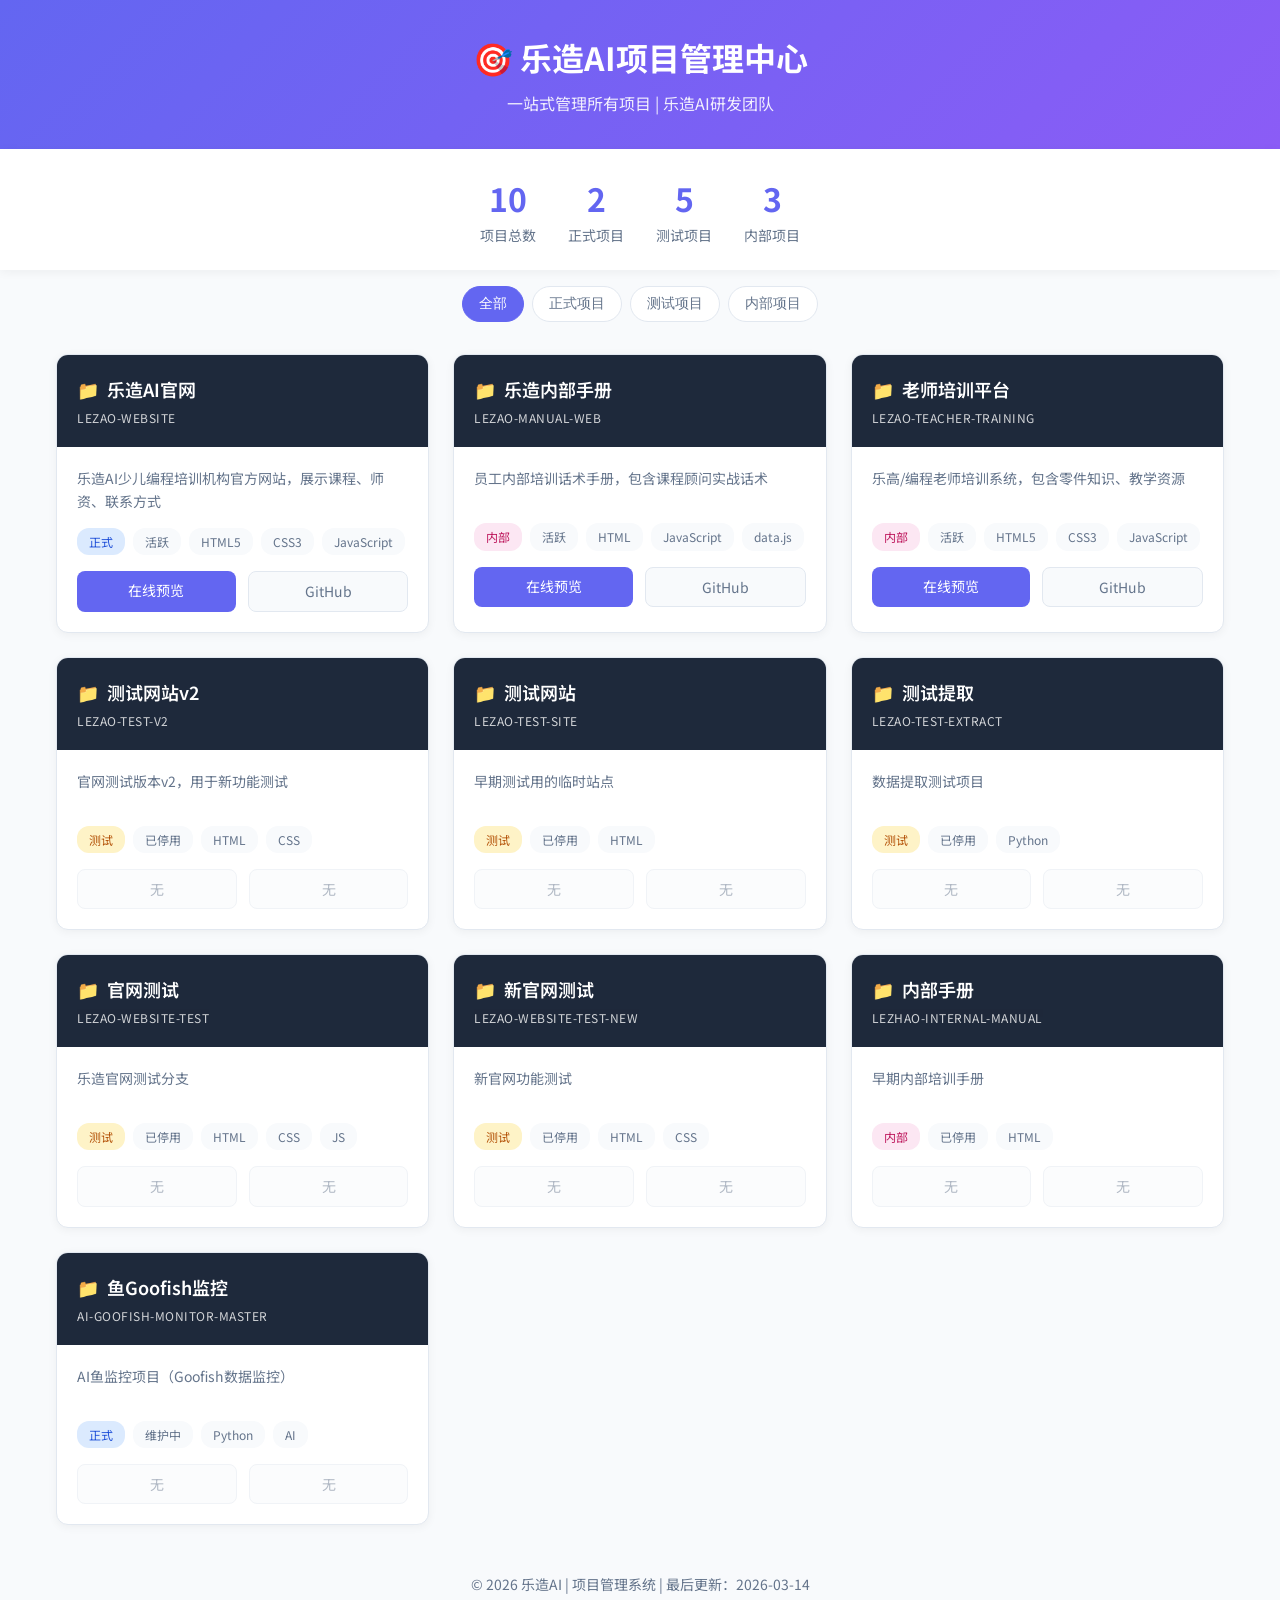
==== projects/index.html @ 2fabe07a "Add project management system" ====
<!DOCTYPE html>
<html lang="zh-CN">
<head>
    <meta charset="UTF-8">
    <meta name="viewport" content="width=device-width, initial-scale=1.0">
    <title>乐造AI项目管理中心</title>
    <meta name="description" content="乐造AI项目管理系统 - 一站式管理所有项目">
    <link rel="preconnect" href="https://fonts.googleapis.com">
    <link rel="preconnect" href="https://fonts.gstatic.com" crossorigin>
    <link href="https://fonts.googleapis.com/css2?family=Noto+Sans+SC:wght@300;400;500;600;700&family=Outfit:wght@400;500;600;700&display=swap" rel="stylesheet">
    <style>
        :root {
            --primary: #6366f1;
            --primary-dark: #4f46e5;
            --primary-light: #818cf8;
            --success: #10b981;
            --warning: #f59e0b;
            --danger: #ef4444;
            --dark: #0f172a;
            --dark-soft: #1e293b;
            --gray: #64748b;
            --gray-light: #94a3b8;
            --light: #f8fafc;
            --white: #ffffff;
            --gradient: linear-gradient(135deg, #6366f1 0%, #8b5cf6 100%);
        }
        
        * {
            margin: 0;
            padding: 0;
            box-sizing: border-box;
        }
        
        body {
            font-family: 'Noto Sans SC', 'Outfit', sans-serif;
            background: var(--light);
            color: var(--dark);
            line-height: 1.6;
        }
        
        /* Header */
        .header {
            background: var(--gradient);
            color: white;
            padding: 2rem 1rem;
            text-align: center;
        }
        
        .header h1 {
            font-size: 2rem;
            font-weight: 700;
            margin-bottom: 0.5rem;
        }
        
        .header p {
            opacity: 0.9;
            font-size: 1rem;
        }
        
        /* Stats */
        .stats {
            display: flex;
            justify-content: center;
            gap: 2rem;
            padding: 1.5rem;
            background: var(--white);
            box-shadow: 0 2px 10px rgba(0,0,0,0.05);
            flex-wrap: wrap;
        }
        
        .stat-item {
            text-align: center;
        }
        
        .stat-number {
            font-size: 2rem;
            font-weight: 700;
            color: var(--primary);
        }
        
        .stat-label {
            font-size: 0.875rem;
            color: var(--gray);
        }
        
        /* Filter */
        .filter-bar {
            padding: 1rem;
            display: flex;
            justify-content: center;
            gap: 0.5rem;
            flex-wrap: wrap;
        }
        
        .filter-btn {
            padding: 0.5rem 1rem;
            border: none;
            background: var(--white);
            color: var(--gray);
            border-radius: 20px;
            cursor: pointer;
            font-size: 0.875rem;
            transition: all 0.3s;
            border: 1px solid #e2e8f0;
        }
        
        .filter-btn:hover, .filter-btn.active {
            background: var(--primary);
            color: white;
            border-color: var(--primary);
        }
        
        /* Projects Grid */
        .container {
            max-width: 1200px;
            margin: 0 auto;
            padding: 1rem;
        }
        
        .projects-grid {
            display: grid;
            grid-template-columns: repeat(auto-fill, minmax(320px, 1fr));
            gap: 1.5rem;
        }
        
        .project-card {
            background: var(--white);
            border-radius: 12px;
            overflow: hidden;
            box-shadow: 0 2px 10px rgba(0,0,0,0.05);
            transition: all 0.3s;
            border: 1px solid #e2e8f0;
        }
        
        .project-card:hover {
            transform: translateY(-4px);
            box-shadow: 0 10px 30px rgba(99, 102, 241, 0.15);
        }
        
        .project-header {
            padding: 1.25rem;
            background: var(--dark-soft);
            color: white;
        }
        
        .project-name {
            font-size: 1.125rem;
            font-weight: 600;
            margin-bottom: 0.25rem;
            display: flex;
            align-items: center;
            gap: 0.5rem;
        }
        
        .project-type {
            font-size: 0.75rem;
            opacity: 0.8;
            text-transform: uppercase;
            letter-spacing: 0.5px;
        }
        
        .project-body {
            padding: 1.25rem;
        }
        
        .project-desc {
            color: var(--gray);
            font-size: 0.875rem;
            margin-bottom: 1rem;
            min-height: 40px;
        }
        
        .project-tags {
            display: flex;
            flex-wrap: wrap;
            gap: 0.5rem;
            margin-bottom: 1rem;
        }
        
        .tag {
            font-size: 0.75rem;
            padding: 0.25rem 0.75rem;
            border-radius: 12px;
            background: var(--light);
            color: var(--gray);
        }
        
        .tag.official { background: #dbeafe; color: #1d4ed8; }
        .tag.test { background: #fef3c7; color: #b45309; }
        .tag.internal { background: #fce7f3; color: #be185d; }
        
        .project-links {
            display: flex;
            gap: 0.75rem;
        }
        
        .btn {
            flex: 1;
            padding: 0.5rem;
            text-align: center;
            border-radius: 8px;
            font-size: 0.875rem;
            text-decoration: none;
            transition: all 0.3s;
            display: inline-block;
        }
        
        .btn-primary {
            background: var(--primary);
            color: white;
        }
        
        .btn-primary:hover {
            background: var(--primary-dark);
        }
        
        .btn-secondary {
            background: var(--light);
            color: var(--gray);
            border: 1px solid #e2e8f0;
        }
        
        .btn-secondary:hover {
            background: #e2e8f0;
        }
        
        /* Footer */
        .footer {
            text-align: center;
            padding: 2rem;
            color: var(--gray);
            font-size: 0.875rem;
        }
        
        @media (max-width: 768px) {
            .header h1 { font-size: 1.5rem; }
            .stats { gap: 1rem; }
            .stat-number { font-size: 1.5rem; }
            .projects-grid { grid-template-columns: 1fr; }
        }
    </style>
</head>
<body>
    <header class="header">
        <h1>🎯 乐造AI项目管理中心</h1>
        <p>一站式管理所有项目 | 乐造AI研发团队</p>
    </header>
    
    <div class="stats">
        <div class="stat-item">
            <div class="stat-number" id="total-projects">0</div>
            <div class="stat-label">项目总数</div>
        </div>
        <div class="stat-item">
            <div class="stat-number" id="official-projects">0</div>
            <div class="stat-label">正式项目</div>
        </div>
        <div class="stat-item">
            <div class="stat-number" id="test-projects">0</div>
            <div class="stat-label">测试项目</div>
        </div>
        <div class="stat-item">
            <div class="stat-number" id="internal-projects">0</div>
            <div class="stat-label">内部项目</div>
        </div>
    </div>
    
    <div class="filter-bar">
        <button class="filter-btn active" data-filter="all">全部</button>
        <button class="filter-btn" data-filter="official">正式项目</button>
        <button class="filter-btn" data-filter="test">测试项目</button>
        <button class="filter-btn" data-filter="internal">内部项目</button>
    </div>
    
    <div class="container">
        <div class="projects-grid" id="projects-grid">
            <!-- Projects will be rendered here -->
        </div>
    </div>
    
    <footer class="footer">
        <p>© 2026 乐造AI | 项目管理系统 | 最后更新：2026-03-14</p>
    </footer>
    
    <script>
        const projects = [
            {
                name: "乐造AI官网",
                shortName: "lezao-website",
                type: "official",
                desc: "乐造AI少儿编程培训机构官方网站，展示课程、师资、联系方式",
                tech: ["HTML5", "CSS3", "JavaScript"],
                github: "https://github.com/yunque-dada/lezhao-ai",
                demo: "https://yunque-dada.github.io/lezhao-ai-test/",
                status: "活跃"
            },
            {
                name: "乐造内部手册",
                shortName: "lezao-manual-web",
                type: "internal",
                desc: "员工内部培训话术手册，包含课程顾问实战话术",
                tech: ["HTML", "JavaScript", "data.js"],
                github: "https://github.com/yunque-dada/lezao-manual-web",
                demo: "https://yunque-dada.github.io/lezao-manual-web/",
                status: "活跃"
            },
            {
                name: "老师培训平台",
                shortName: "lezao-teacher-training",
                type: "internal",
                desc: "乐高/编程老师培训系统，包含零件知识、教学资源",
                tech: ["HTML5", "CSS3", "JavaScript"],
                github: "https://github.com/yunque-dada/lezhao-teacher-training",
                demo: "https://yunque-dada.github.io/lezao-teacher-training/",
                status: "活跃"
            },
            {
                name: "测试网站v2",
                shortName: "lezao-test-v2",
                type: "test",
                desc: "官网测试版本v2，用于新功能测试",
                tech: ["HTML", "CSS"],
                github: "",
                demo: "",
                status: "已停用"
            },
            {
                name: "测试网站",
                shortName: "lezao-test-site",
                type: "test",
                desc: "早期测试用的临时站点",
                tech: ["HTML"],
                github: "",
                demo: "",
                status: "已停用"
            },
            {
                name: "测试提取",
                shortName: "lezao-test-extract",
                type: "test",
                desc: "数据提取测试项目",
                tech: ["Python"],
                github: "",
                demo: "",
                status: "已停用"
            },
            {
                name: "官网测试",
                shortName: "lezao-website-test",
                type: "test",
                desc: "乐造官网测试分支",
                tech: ["HTML", "CSS", "JS"],
                github: "",
                demo: "",
                status: "已停用"
            },
            {
                name: "新官网测试",
                shortName: "lezao-website-test-new",
                type: "test",
                desc: "新官网功能测试",
                tech: ["HTML", "CSS"],
                github: "",
                demo: "",
                status: "已停用"
            },
            {
                name: "内部手册",
                shortName: "lezhao-internal-manual",
                type: "internal",
                desc: "早期内部培训手册",
                tech: ["HTML"],
                github: "",
                demo: "",
                status: "已停用"
            },
            {
                name: "鱼Goofish监控",
                shortName: "ai-goofish-monitor-master",
                type: "official",
                desc: "AI鱼监控项目（Goofish数据监控）",
                tech: ["Python", "AI"],
                github: "",
                demo: "",
                status: "维护中"
            }
        ];
        
        function renderProjects(filter = 'all') {
            const grid = document.getElementById('projects-grid');
            grid.innerHTML = '';
            
            const filtered = filter === 'all' 
                ? projects 
                : projects.filter(p => p.type === filter);
            
            filtered.forEach(p => {
                const tags = p.tech.map(t => `<span class="tag">${t}</span>`).join('');
                const typeClass = p.type === 'official' ? 'official' : p.type === 'test' ? 'test' : 'internal';
                
                const demoLink = p.demo 
                    ? `<a href="${p.demo}" target="_blank" class="btn btn-primary">在线预览</a>` 
                    : `<span class="btn btn-secondary" style="opacity:0.5">无</span>`;
                
                const githubLink = p.github 
                    ? `<a href="${p.github}" target="_blank" class="btn btn-secondary">GitHub</a>` 
                    : `<span class="btn btn-secondary" style="opacity:0.5">无</span>`;
                
                const card = document.createElement('div');
                card.className = 'project-card';
                card.innerHTML = `
                    <div class="project-header">
                        <div class="project-name">
                            <span>📁</span>
                            ${p.name}
                        </div>
                        <div class="project-type">${p.shortName}</div>
                    </div>
                    <div class="project-body">
                        <p class="project-desc">${p.desc}</p>
                        <div class="project-tags">
                            <span class="tag ${typeClass}">${p.type === 'official' ? '正式' : p.type === 'test' ? '测试' : '内部'}</span>
                            <span class="tag">${p.status}</span>
                            ${tags}
                        </div>
                        <div class="project-links">
                            ${demoLink}
                            ${githubLink}
                        </div>
                    </div>
                `;
                grid.appendChild(card);
            });
            
            // Update stats
            document.getElementById('total-projects').textContent = projects.length;
            document.getElementById('official-projects').textContent = projects.filter(p => p.type === 'official').length;
            document.getElementById('test-projects').textContent = projects.filter(p => p.type === 'test').length;
            document.getElementById('internal-projects').textContent = projects.filter(p => p.type === 'internal').length;
        }
        
        // Filter buttons
        document.querySelectorAll('.filter-btn').forEach(btn => {
            btn.addEventListener('click', () => {
                document.querySelectorAll('.filter-btn').forEach(b => b.classList.remove('active'));
                btn.classList.add('active');
                renderProjects(btn.dataset.filter);
            });
        });
        
        // Initial render
        renderProjects();
    </script>
</body>
</html>
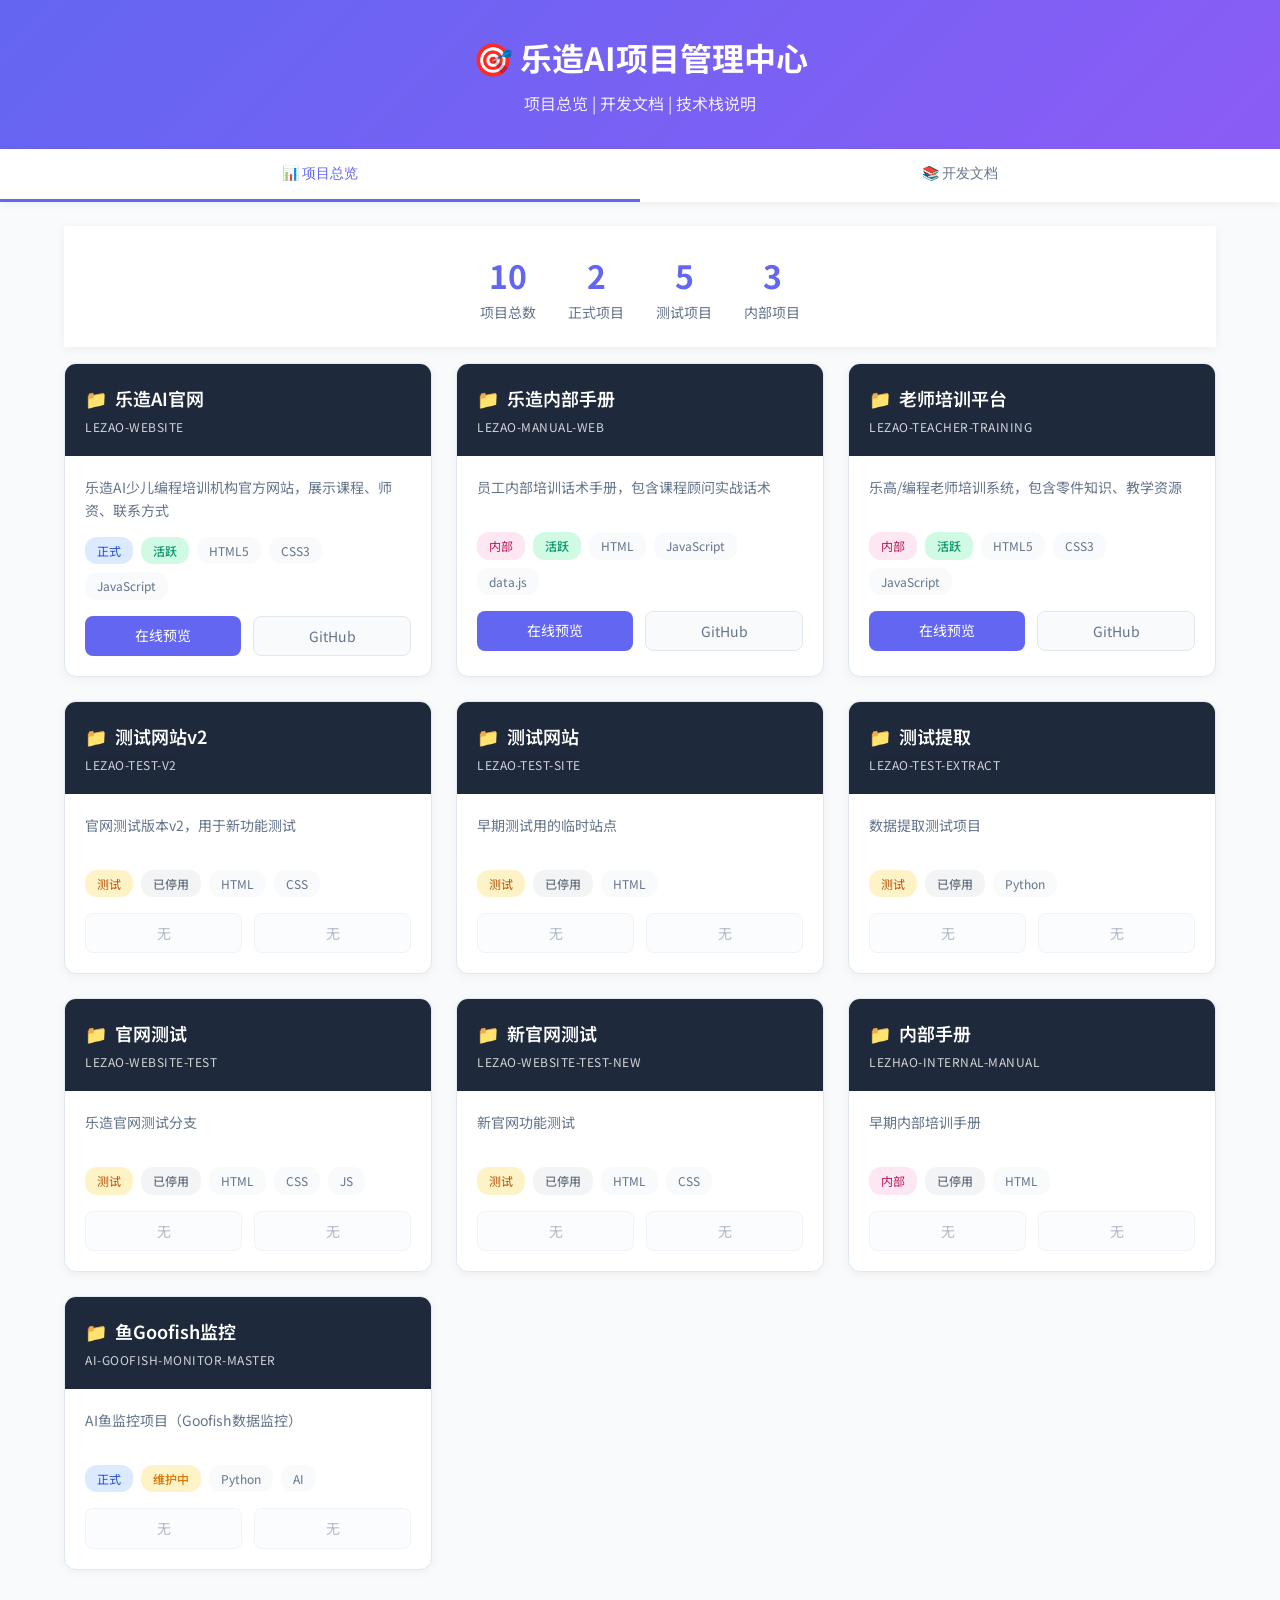
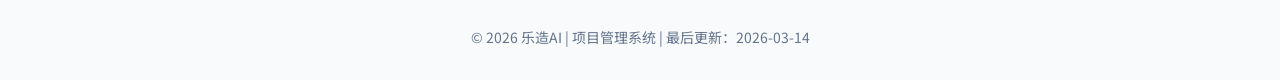
==== commit ca55f3d9: "Update project management with docs" ====
--- a/projects/index.html
+++ b/projects/index.html
@@ -4,7 +4,7 @@
     <meta charset="UTF-8">
     <meta name="viewport" content="width=device-width, initial-scale=1.0">
     <title>乐造AI项目管理中心</title>
-    <meta name="description" content="乐造AI项目管理系统 - 一站式管理所有项目">
+    <meta name="description" content="乐造AI项目管理系统 - 开发文档">
     <link rel="preconnect" href="https://fonts.googleapis.com">
     <link rel="preconnect" href="https://fonts.gstatic.com" crossorigin>
     <link href="https://fonts.googleapis.com/css2?family=Noto+Sans+SC:wght@300;400;500;600;700&family=Outfit:wght@400;500;600;700&display=swap" rel="stylesheet">
@@ -57,6 +57,51 @@
             font-size: 1rem;
         }
         
+        /* Tab Navigation */
+        .tab-nav {
+            display: flex;
+            background: var(--white);
+            box-shadow: 0 2px 10px rgba(0,0,0,0.05);
+            overflow-x: auto;
+        }
+        
+        .tab-btn {
+            flex: 1;
+            min-width: 120px;
+            padding: 1rem;
+            border: none;
+            background: none;
+            color: var(--gray);
+            cursor: pointer;
+            font-size: 0.875rem;
+            font-weight: 500;
+            transition: all 0.3s;
+            border-bottom: 3px solid transparent;
+            white-space: nowrap;
+        }
+        
+        .tab-btn:hover {
+            color: var(--primary);
+            background: var(--light);
+        }
+        
+        .tab-btn.active {
+            color: var(--primary);
+            border-bottom-color: var(--primary);
+        }
+        
+        /* Tab Content */
+        .tab-content {
+            display: none;
+            padding: 1.5rem;
+            max-width: 1200px;
+            margin: 0 auto;
+        }
+        
+        .tab-content.active {
+            display: block;
+        }
+        
         /* Stats */
         .stats {
             display: flex;
@@ -66,6 +111,7 @@
             background: var(--white);
             box-shadow: 0 2px 10px rgba(0,0,0,0.05);
             flex-wrap: wrap;
+            margin-bottom: 1rem;
         }
         
         .stat-item {
@@ -83,43 +129,10 @@
             color: var(--gray);
         }
         
-        /* Filter */
-        .filter-bar {
-            padding: 1rem;
-            display: flex;
-            justify-content: center;
-            gap: 0.5rem;
-            flex-wrap: wrap;
-        }
-        
-        .filter-btn {
-            padding: 0.5rem 1rem;
-            border: none;
-            background: var(--white);
-            color: var(--gray);
-            border-radius: 20px;
-            cursor: pointer;
-            font-size: 0.875rem;
-            transition: all 0.3s;
-            border: 1px solid #e2e8f0;
-        }
-        
-        .filter-btn:hover, .filter-btn.active {
-            background: var(--primary);
-            color: white;
-            border-color: var(--primary);
-        }
-        
         /* Projects Grid */
-        .container {
-            max-width: 1200px;
-            margin: 0 auto;
-            padding: 1rem;
-        }
-        
         .projects-grid {
             display: grid;
-            grid-template-columns: repeat(auto-fill, minmax(320px, 1fr));
+            grid-template-columns: repeat(auto-fill, minmax(300px, 1fr));
             gap: 1.5rem;
         }
         
@@ -224,6 +237,76 @@
             background: #e2e8f0;
         }
         
+        /* Docs Section */
+        .doc-section {
+            background: var(--white);
+            border-radius: 12px;
+            padding: 1.5rem;
+            box-shadow: 0 2px 10px rgba(0,0,0,0.05);
+            margin-bottom: 1.5rem;
+        }
+        
+        .doc-title {
+            font-size: 1.25rem;
+            font-weight: 600;
+            margin-bottom: 1rem;
+            display: flex;
+            align-items: center;
+            gap: 0.5rem;
+            color: var(--dark);
+        }
+        
+        .doc-content h3 {
+            font-size: 1rem;
+            font-weight: 600;
+            margin: 1rem 0 0.5rem;
+            color: var(--dark-soft);
+        }
+        
+        .doc-content p {
+            color: var(--gray);
+            margin-bottom: 0.5rem;
+        }
+        
+        .doc-content ul {
+            margin-left: 1.5rem;
+            color: var(--gray);
+        }
+        
+        .doc-content li {
+            margin-bottom: 0.25rem;
+        }
+        
+        .tech-table {
+            width: 100%;
+            border-collapse: collapse;
+            margin: 1rem 0;
+        }
+        
+        .tech-table th, .tech-table td {
+            padding: 0.5rem;
+            text-align: left;
+            border-bottom: 1px solid #e2e8f0;
+            font-size: 0.875rem;
+        }
+        
+        .tech-table th {
+            background: var(--light);
+            font-weight: 600;
+        }
+        
+        .status-badge {
+            display: inline-block;
+            padding: 0.25rem 0.75rem;
+            border-radius: 12px;
+            font-size: 0.75rem;
+            font-weight: 500;
+        }
+        
+        .status-active { background: #d1fae5; color: #059669; }
+        .status-maintain { background: #fef3c7; color: #d97706; }
+        .status-stopped { background: #f3f4f6; color: #6b7280; }
+        
         /* Footer */
         .footer {
             text-align: center;
@@ -237,44 +320,175 @@
             .stats { gap: 1rem; }
             .stat-number { font-size: 1.5rem; }
             .projects-grid { grid-template-columns: 1fr; }
+            .tab-btn { min-width: 100px; padding: 0.75rem 0.5rem; font-size: 0.75rem; }
         }
     </style>
 </head>
 <body>
     <header class="header">
         <h1>🎯 乐造AI项目管理中心</h1>
-        <p>一站式管理所有项目 | 乐造AI研发团队</p>
+        <p>项目总览 | 开发文档 | 技术栈说明</p>
     </header>
     
-    <div class="stats">
-        <div class="stat-item">
-            <div class="stat-number" id="total-projects">0</div>
-            <div class="stat-label">项目总数</div>
+    <!-- Tab Navigation -->
+    <nav class="tab-nav">
+        <button class="tab-btn active" data-tab="overview">📊 项目总览</button>
+        <button class="tab-btn" data-tab="docs">📚 开发文档</button>
+    </nav>
+    
+    <!-- Overview Tab -->
+    <div class="tab-content active" id="overview">
+        <div class="stats">
+            <div class="stat-item">
+                <div class="stat-number" id="total-projects">0</div>
+                <div class="stat-label">项目总数</div>
+            </div>
+            <div class="stat-item">
+                <div class="stat-number" id="official-projects">0</div>
+                <div class="stat-label">正式项目</div>
+            </div>
+            <div class="stat-item">
+                <div class="stat-number" id="test-projects">0</div>
+                <div class="stat-label">测试项目</div>
+            </div>
+            <div class="stat-item">
+                <div class="stat-number" id="internal-projects">0</div>
+                <div class="stat-label">内部项目</div>
+            </div>
         </div>
-        <div class="stat-item">
-            <div class="stat-number" id="official-projects">0</div>
-            <div class="stat-label">正式项目</div>
-        </div>
-        <div class="stat-item">
-            <div class="stat-number" id="test-projects">0</div>
-            <div class="stat-label">测试项目</div>
-        </div>
-        <div class="stat-item">
-            <div class="stat-number" id="internal-projects">0</div>
-            <div class="stat-label">内部项目</div>
-        </div>
+        
+        <div class="projects-grid" id="projects-grid"></div>
     </div>
     
-    <div class="filter-bar">
-        <button class="filter-btn active" data-filter="all">全部</button>
-        <button class="filter-btn" data-filter="official">正式项目</button>
-        <button class="filter-btn" data-filter="test">测试项目</button>
-        <button class="filter-btn" data-filter="internal">内部项目</button>
-    </div>
-    
-    <div class="container">
-        <div class="projects-grid" id="projects-grid">
-            <!-- Projects will be rendered here -->
+    <!-- Docs Tab -->
+    <div class="tab-content" id="docs">
+        <!-- 乐造AI官网 -->
+        <div class="doc-section">
+            <h2 class="doc-title">📁 乐造AI官网</h2>
+            <div class="doc-content">
+                <span class="status-badge status-active">活跃</span>
+                <p>乐造AI少儿编程培训机构官方网站，展示课程、师资、联系方式</p>
+                
+                <h3>🛠 技术栈</h3>
+                <table class="tech-table">
+                    <tr><th>技术</th><th>说明</th></tr>
+                    <tr><td>HTML5</td><td>页面结构</td></tr>
+                    <tr><td>CSS3</td><td>样式设计（原生CSS + CSS变量）</td></tr>
+                    <tr><td>JavaScript</td><td>交互逻辑</td></tr>
+                    <tr><td>Google Fonts</td><td>Noto Sans SC + Outfit</td></tr>
+                </table>
+                
+                <h3>📁 目录结构</h3>
+                <ul>
+                    <li>index.html - 首页</li>
+                    <li>courses.html - 课程体系</li>
+                    <li>scratch.html - Scratch编程</li>
+                    <li>python-course.html - Python课程</li>
+                    <li>lego-course.html - 乐高课程</li>
+                    <li>register.html - 报名页</li>
+                    <li>css/, js/, img/ - 资源目录</li>
+                </ul>
+                
+                <h3>📄 页面功能</h3>
+                <ul>
+                    <li>课程展示与咨询</li>
+                    <li>在线报名表单</li>
+                    <li>海报生成工具</li>
+                    <li>响应式布局</li>
+                </ul>
+                
+                <h3>📱 在线访问</h3>
+                <p><a href="https://yunque-dada.github.io/lezhao-ai-test/" target="_blank">https://yunque-dada.github.io/lezhao-ai-test/</a></p>
+                
+                <h3>📝 待完善</h3>
+                <ul>
+                    <li>web-course.html - Web课程页面</li>
+                    <li>ai-course.html - AI人工智能课程</li>
+                    <li>在线预约系统</li>
+                </ul>
+            </div>
+        </div>
+        
+        <!-- 乐造内部手册 -->
+        <div class="doc-section">
+            <h2 class="doc-title">📁 乐造内部培训手册</h2>
+            <div class="doc-content">
+                <span class="status-badge status-active">活跃</span>
+                <p>员工内部培训话术手册，包含课程顾问实战话术</p>
+                
+                <h3>🛠 技术栈</h3>
+                <table class="tech-table">
+                    <tr><th>技术</th><th>说明</th></tr>
+                    <tr><td>HTML5</td><td>页面结构</td></tr>
+                    <tr><td>CSS3</td><td>样式设计 + 主题系统</td></tr>
+                    <tr><td>JavaScript</td><td>交互逻辑</td></tr>
+                    <tr><td>data.js</td><td>动态数据（可后台编辑）</td></tr>
+                </table>
+                
+                <h3>📁 目录结构</h3>
+                <ul>
+                    <li>index.html - 首页/课程列表</li>
+                    <li>admin.html - 后台管理</li>
+                    <li>data.js - 数据文件</li>
+                    <li>styles.css - 主样式</li>
+                    <li>themes.css - 5套主题</li>
+                    <li>scratch.html, python.html, lego-*.html</li>
+                </ul>
+                
+                <h3>💬 话术系统</h3>
+                <ul>
+                    <li>开场白、课程介绍、处理异议</li>
+                    <li>常见问题问答</li>
+                    <li>课程价格策略</li>
+                </ul>
+                
+                <h3>🎨 主题系统</h3>
+                <ul>
+                    <li>orange（橙）、blue（蓝）、green（绿）</li>
+                    <li>purple（紫）、rose（粉）</li>
+                </ul>
+                
+                <h3>📱 在线访问</h3>
+                <p><a href="https://yunque-dada.github.io/lezao-manual-web/" target="_blank">https://yunque-dada.github.io/lezao-manual-web/</a></p>
+            </div>
+        </div>
+        
+        <!-- 老师培训平台 -->
+        <div class="doc-section">
+            <h2 class="doc-title">📁 乐造AI老师培训平台</h2>
+            <div class="doc-content">
+                <span class="status-badge status-active">活跃</span>
+                <p>乐高/编程老师培训系统，包含零件知识、教学资源</p>
+                
+                <h3>🛠 技术栈</h3>
+                <table class="tech-table">
+                    <tr><th>技术</th><th>说明</th></tr>
+                    <tr><td>HTML5</td><td>页面结构</td></tr>
+                    <tr><td>CSS3</td><td>样式设计</td></tr>
+                    <tr><td>JavaScript</td><td>交互逻辑</td></tr>
+                    <tr><td>Google Fonts</td><td>字体</td></tr>
+                </table>
+                
+                <h3>📁 目录结构</h3>
+                <ul>
+                    <li>index.html - 培训导航</li>
+                    <li>knowledge.html - 知识库</li>
+                    <li>parts.html - 零件大全</li>
+                    <li>ppt.html - PPT资源</li>
+                    <li>assets/ - 静态资源</li>
+                </ul>
+                
+                <h3>📄 页面功能</h3>
+                <ul>
+                    <li>培训模块导航</li>
+                    <li>乐高零件分类展示</li>
+                    <li>教学知识点讲解</li>
+                    <li>PPT教学资源下载</li>
+                </ul>
+                
+                <h3>📱 在线访问</h3>
+                <p><a href="https://yunque-dada.github.io/lezao-teacher-training/" target="_blank">https://yunque-dada.github.io/lezao-teacher-training/</a></p>
+            </div>
         </div>
     </div>
     
@@ -283,6 +497,7 @@
     </footer>
     
     <script>
+        // Projects Data
         const projects = [
             {
                 name: "乐造AI官网",
@@ -386,15 +601,12 @@
             }
         ];
         
-        function renderProjects(filter = 'all') {
+        // Render Projects
+        function renderProjects() {
             const grid = document.getElementById('projects-grid');
             grid.innerHTML = '';
             
-            const filtered = filter === 'all' 
-                ? projects 
-                : projects.filter(p => p.type === filter);
-            
-            filtered.forEach(p => {
+            projects.forEach(p => {
                 const tags = p.tech.map(t => `<span class="tag">${t}</span>`).join('');
                 const typeClass = p.type === 'official' ? 'official' : p.type === 'test' ? 'test' : 'internal';
                 
@@ -405,6 +617,8 @@
                 const githubLink = p.github 
                     ? `<a href="${p.github}" target="_blank" class="btn btn-secondary">GitHub</a>` 
                     : `<span class="btn btn-secondary" style="opacity:0.5">无</span>`;
+                
+                const statusClass = p.status === '活跃' ? 'status-active' : p.status === '维护中' ? 'status-maintain' : 'status-stopped';
                 
                 const card = document.createElement('div');
                 card.className = 'project-card';
@@ -420,7 +634,7 @@
                         <p class="project-desc">${p.desc}</p>
                         <div class="project-tags">
                             <span class="tag ${typeClass}">${p.type === 'official' ? '正式' : p.type === 'test' ? '测试' : '内部'}</span>
-                            <span class="tag">${p.status}</span>
+                            <span class="status-badge ${statusClass}">${p.status}</span>
                             ${tags}
                         </div>
                         <div class="project-links">
@@ -439,12 +653,14 @@
             document.getElementById('internal-projects').textContent = projects.filter(p => p.type === 'internal').length;
         }
         
-        // Filter buttons
-        document.querySelectorAll('.filter-btn').forEach(btn => {
+        // Tab Navigation
+        document.querySelectorAll('.tab-btn').forEach(btn => {
             btn.addEventListener('click', () => {
-                document.querySelectorAll('.filter-btn').forEach(b => b.classList.remove('active'));
+                document.querySelectorAll('.tab-btn').forEach(b => b.classList.remove('active'));
+                document.querySelectorAll('.tab-content').forEach(c => c.classList.remove('active'));
+                
                 btn.classList.add('active');
-                renderProjects(btn.dataset.filter);
+                document.getElementById(btn.dataset.tab).classList.add('active');
             });
         });
         
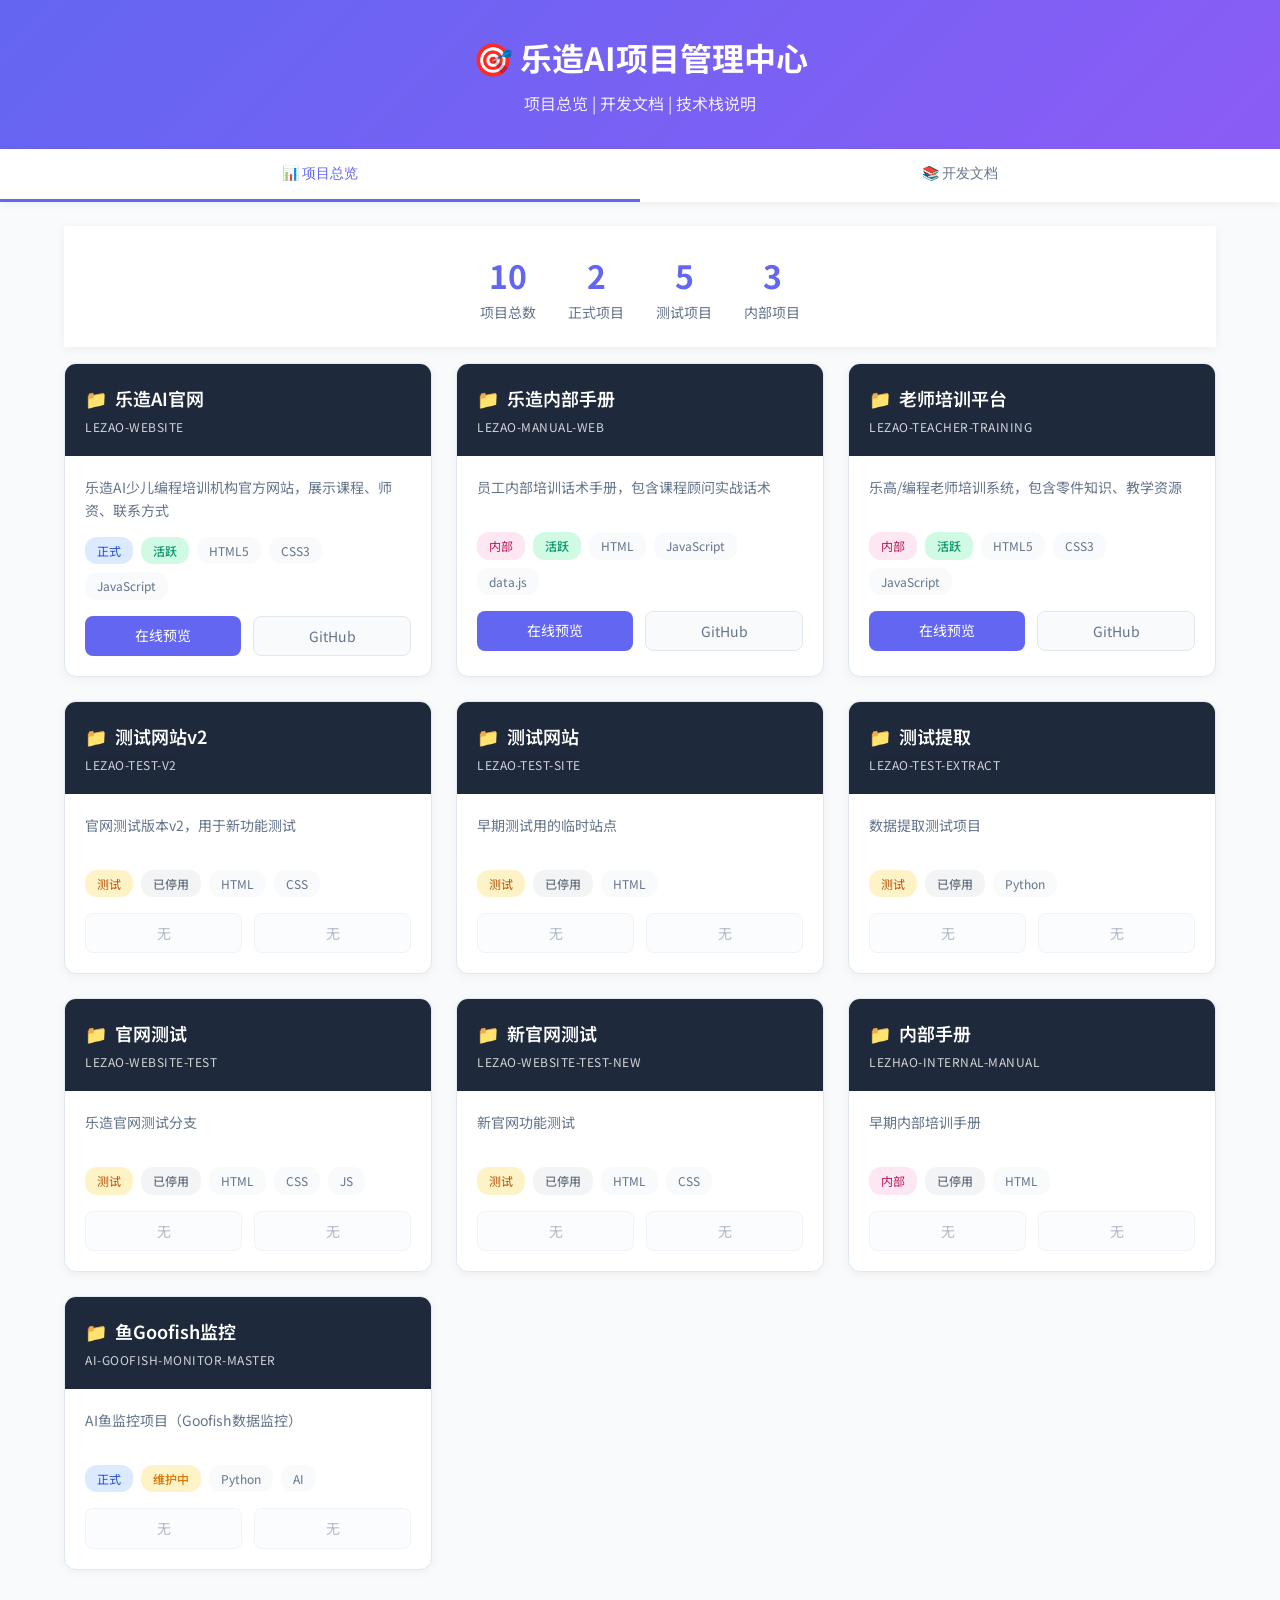
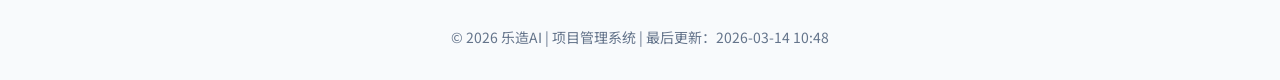
==== commit 226c5ef0: "Enhance development docs with detailed features" ====
--- a/projects/index.html
+++ b/projects/index.html
@@ -390,11 +390,28 @@
                 </ul>
                 
                 <h3>📄 页面功能</h3>
+                <table class="tech-table">
+                    <tr><th>页面</th><th>功能</th><th>状态</th></tr>
+                    <tr><td>index.html</td><td>首页：顶部导航、Hero区域、课程特色展示、学员作品、校区环境、底部联系信息</td><td>✅ 完成</td></tr>
+                    <tr><td>courses.html</td><td>课程体系页：全部课程分类展示</td><td>✅ 完成</td></tr>
+                    <tr><td>scratch.html</td><td>Scratch编程介绍：课程特点、教学优势</td><td>✅ 完成</td></tr>
+                    <tr><td>scratch-course.html</td><td>Scratch课程详情：课程大纲、价格、课时</td><td>✅ 完成</td></tr>
+                    <tr><td>python-course.html</td><td>Python课程详情：课程大纲、价格、课时</td><td>✅ 完成</td></tr>
+                    <tr><td>lego-course.html</td><td>乐高大颗粒课程：课程介绍、价格</td><td>✅ 完成</td></tr>
+                    <tr><td>wedo-course.html</td><td>乐高WeDo机器人：课程介绍、价格</td><td>✅ 完成</td></tr>
+                    <tr><td>register.html</td><td>在线报名：课程选择、信息填写、表单提交</td><td>✅ 完成</td></tr>
+                    <tr><td>poster.html</td><td>海报生成：在线生成宣传海报</td><td>✅ 完成</td></tr>
+                    <tr><td>poster-yilaba.html</td><td>呀啦吧海报：专属海报生成</td><td>✅ 完成</td></tr>
+                    <tr><td>web-course.html</td><td>Web前端课程</td><td>⏳ 待完善</td></tr>
+                    <tr><td>ai-course.html</td><td>AI人工智能课程</td><td>⏳ 待完善</td></tr>
+                </table>
+                
+                <h3>🎨 设计系统</h3>
                 <ul>
-                    <li>课程展示与咨询</li>
-                    <li>在线报名表单</li>
-                    <li>海报生成工具</li>
-                    <li>响应式布局</li>
+                    <li><strong>主色：</strong>#6366f1（靛蓝）</li>
+                    <li><strong>辅色：</strong>#10b981（成功绿）、#f59e0b（强调橙）</li>
+                    <li><strong>字体：</strong>Noto Sans SC（中文）+ Outfit（英文）</li>
+                    <li><strong>响应式：</strong>移动端 ≤768px / 平板 768-1024px / 桌面 >1024px</li>
                 </ul>
                 
                 <h3>📱 在线访问</h3>
@@ -436,17 +453,23 @@
                 </ul>
                 
                 <h3>💬 话术系统</h3>
-                <ul>
-                    <li>开场白、课程介绍、处理异议</li>
-                    <li>常见问题问答</li>
-                    <li>课程价格策略</li>
-                </ul>
+                <table class="tech-table">
+                    <tr><th>字段</th><th>说明</th></tr>
+                    <tr><td>welcome</td><td>开场白 - 家长咨询时的第一句话术</td></tr>
+                    <tr><td>intro</td><td>课程介绍 - 课程核心亮点和优势</td></tr>
+                    <tr><td>objection</td><td>异议处理 - 常见问题的应对话术</td></tr>
+                    <tr><td>qa</td><td>常见问答 - 家长高频问题及标准答案</td></tr>
+                </table>
                 
                 <h3>🎨 主题系统</h3>
-                <ul>
-                    <li>orange（橙）、blue（蓝）、green（绿）</li>
-                    <li>purple（紫）、rose（粉）</li>
-                </ul>
+                <table class="tech-table">
+                    <tr><th>主题</th><th>主色</th><th>适用场景</th></tr>
+                    <tr><td>orange（橙）</td><td>#f59e0b</td><td>默认主题</td></tr>
+                    <tr><td>blue（蓝）</td><td>#3b82f6</td><td>专业科技感</td></tr>
+                    <tr><td>green（绿）</td><td>#10b981</td><td>环保健康</td></tr>
+                    <tr><td>purple（紫）</td><td>#8b5cf6</td><td>创意艺术</td></tr>
+                    <tr><td>rose（粉）</td><td>#f43f5e</td><td>温馨可爱</td></tr>
+                </table>
                 
                 <h3>📱 在线访问</h3>
                 <p><a href="https://yunque-dada.github.io/lezao-manual-web/" target="_blank">https://yunque-dada.github.io/lezao-manual-web/</a></p>
@@ -479,11 +502,20 @@
                 </ul>
                 
                 <h3>📄 页面功能</h3>
+                <table class="tech-table">
+                    <tr><th>页面</th><th>功能</th><th>状态</th></tr>
+                    <tr><td>index.html</td><td>首页：培训模块导航、课程分类、培训进度追踪</td><td>✅ 完成</td></tr>
+                    <tr><td>knowledge.html</td><td>知识库：乐高教学知识点、课程大纲、教学技巧</td><td>✅ 完成</td></tr>
+                    <tr><td>parts.html</td><td>零件大全：乐高零件分类、零件编号对照、使用场景</td><td>✅ 完成</td></tr>
+                    <tr><td>ppt.html</td><td>PPT资源：教学PPT下载、课程模板、家长会PPT</td><td>✅ 完成</td></tr>
+                </table>
+                
+                <h3>📚 培训内容</h3>
                 <ul>
-                    <li>培训模块导航</li>
-                    <li>乐高零件分类展示</li>
-                    <li>教学知识点讲解</li>
-                    <li>PPT教学资源下载</li>
+                    <li><strong>乐高大颗粒：</strong>DUPLO系列教学、建构原理</li>
+                    <li><strong>乐高WeDo：</strong>机器人编程、传感器使用</li>
+                    <li><strong>Scratch：</strong>图形化编程教学、课程设计</li>
+                    <li><strong>Python：</strong>代码编程入门、教学方法</li>
                 </ul>
                 
                 <h3>📱 在线访问</h3>
@@ -493,7 +525,7 @@
     </div>
     
     <footer class="footer">
-        <p>© 2026 乐造AI | 项目管理系统 | 最后更新：2026-03-14</p>
+        <p>© 2026 乐造AI | 项目管理系统 | 最后更新：2026-03-14 10:48</p>
     </footer>
     
     <script>
